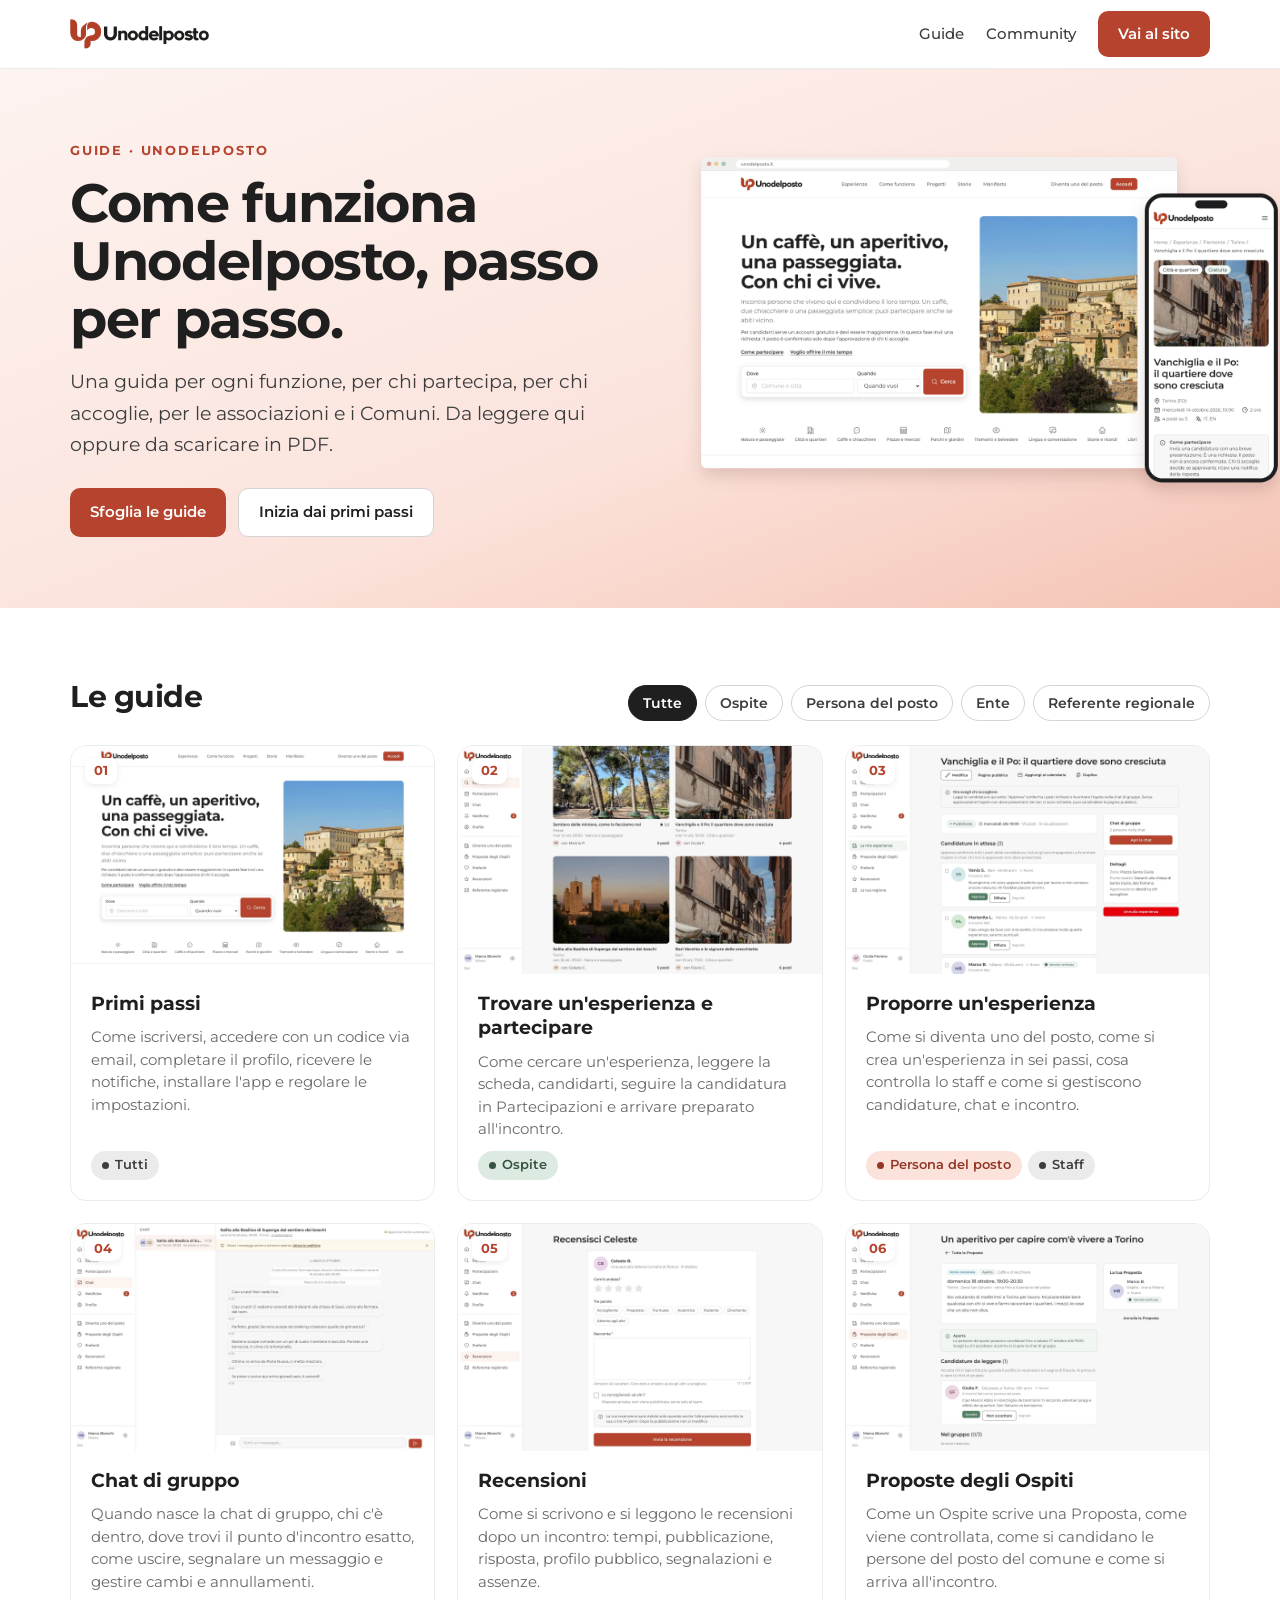
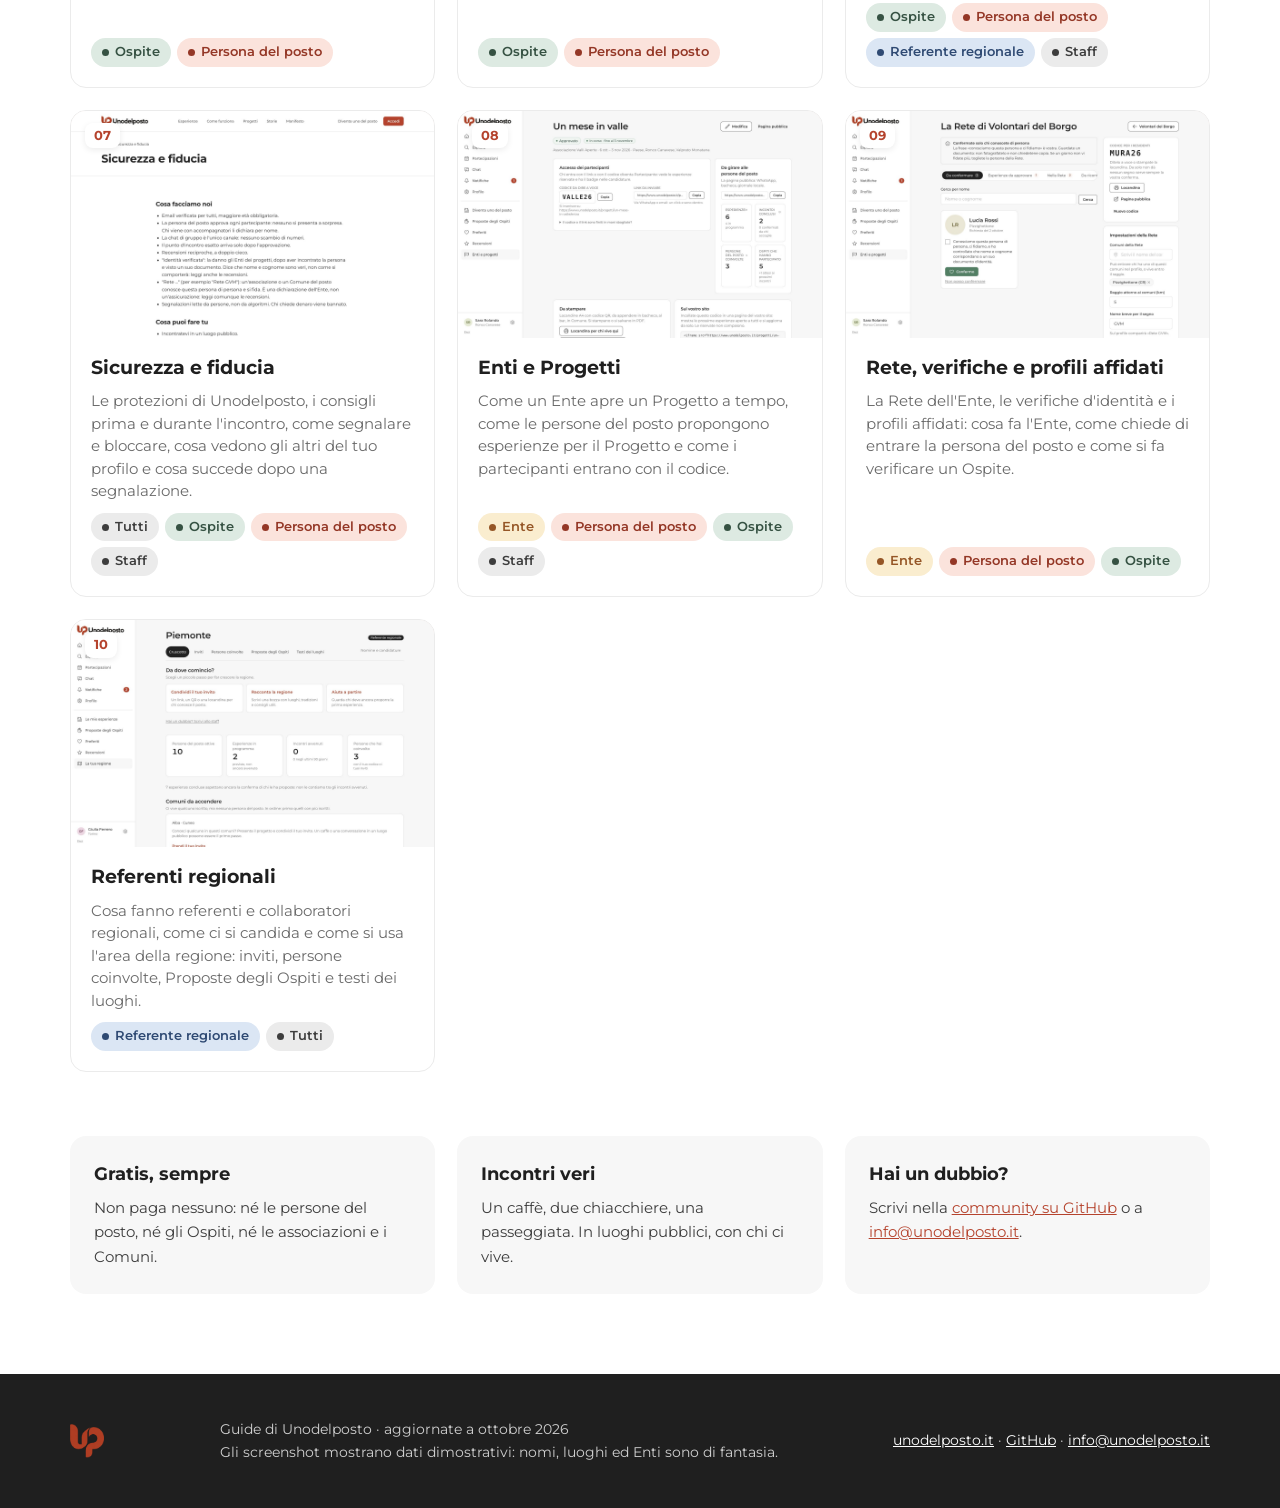
==== docs/index.html @ 0a88adce "Add comprehensive user guides and images for Unodelposto functionalities - Created a new README.md f" ====
<!doctype html>
<html lang="it">
<head>
<meta charset="utf-8">
<meta name="viewport" content="width=device-width, initial-scale=1">
<title>Guide di Unodelposto</title>
<meta name="description" content="Le guide di Unodelposto: come partecipare, proporre un incontro, gestire un Progetto o una Rete. Da leggere online o scaricare in PDF.">
<meta property="og:title" content="Guide di Unodelposto">
<meta property="og:description" content="Le guide di Unodelposto: come partecipare, proporre un incontro, gestire un Progetto o una Rete. Da leggere online o scaricare in PDF.">
<meta property="og:type" content="website">
<meta property="og:image" content="https://OWNER.github.io/unodelposto-community/img/hero.jpg">
<meta name="theme-color" content="#b5432d">
<link rel="icon" href="assets/mark.png">
<link rel="preconnect" href="https://fonts.googleapis.com"><link rel="preconnect" href="https://fonts.gstatic.com" crossorigin>
<link href="https://fonts.googleapis.com/css2?family=Montserrat:ital,wght@0,400;0,500;0,600;0,700;1,400&display=swap" rel="stylesheet">
<link rel="stylesheet" href="assets/site.css">
</head>
<body>
<a class="skip" href="#contenuto">Vai al contenuto</a>
<header class="site-head"><div class="wrap">
  <a class="logo" href="index.html" aria-label="Guide di Unodelposto"><img src="assets/logo.png" alt="Unodelposto" width="139" height="30"></a>
  <nav><a href="index.html#guide">Guide</a><a href="https://github.com/OWNER/unodelposto-community/discussions">Community</a><a class="btn" href="https://www.unodelposto.it">Vai al sito</a></nav>
</div></header>
<main id="contenuto">

<section class="hero"><div class="wrap">
  <div>
    <p class="eyebrow">Guide · Unodelposto</p>
    <h1>Come funziona Unodelposto, passo per passo.</h1>
    <p class="lead">Una guida per ogni funzione, per chi partecipa, per chi accoglie, per le associazioni e i Comuni. Da leggere qui oppure da scaricare in PDF.</p>
    <div class="actions"><a class="btn" href="#guide">Sfoglia le guide</a><a class="btn ghost" href="guide/01-primi-passi/index.html">Inizia dai primi passi</a></div>
  </div>
  <div class="shot"><img src="img/hero-sito.png" alt="Unodelposto su computer e telefono" width="1560" height="1020"></div>
</div></section>
<div class="wrap">
  <div class="section-title" id="guide">
    <h2>Le guide</h2>
    <div class="filters" role="group" aria-label="Filtra per ruolo">
      <button type="button" data-f="" aria-pressed="true">Tutte</button>
      <button type="button" data-f="ospite" aria-pressed="false">Ospite</button><button type="button" data-f="posto" aria-pressed="false">Persona del posto</button><button type="button" data-f="ente" aria-pressed="false">Ente</button><button type="button" data-f="referente" aria-pressed="false">Referente regionale</button>
    </div>
  </div>
  <div class="grid"><a class="gcard" href="guide/01-primi-passi/index.html" data-roles="ospite posto ente referente">
    <div class="thumb"><img src="guide/img/pub-home.jpg" alt=""><span class="num">01</span></div>
    <div class="body"><h3>Primi passi</h3><p>Come iscriversi, accedere con un codice via email, completare il profilo, ricevere le notifiche, installare l'app e regolare le impostazioni.</p><div class="roles"><span class="role tutti">Tutti</span></div></div>
  </a>
<a class="gcard" href="guide/02-trovare-e-partecipare/index.html" data-roles="ospite">
    <div class="thumb"><img src="guide/img/g-esplora-risultati.jpg" alt=""><span class="num">02</span></div>
    <div class="body"><h3>Trovare un'esperienza e partecipare</h3><p>Come cercare un'esperienza, leggere la scheda, candidarti, seguire la candidatura in Partecipazioni e arrivare preparato all'incontro.</p><div class="roles"><span class="role ospite">Ospite</span></div></div>
  </a>
<a class="gcard" href="guide/03-proporre-esperienze/index.html" data-roles="posto">
    <div class="thumb"><img src="guide/img/h-gestisci.jpg" alt=""><span class="num">03</span></div>
    <div class="body"><h3>Proporre un'esperienza</h3><p>Come si diventa uno del posto, come si crea un'esperienza in sei passi, cosa controlla lo staff e come si gestiscono candidature, chat e incontro.</p><div class="roles"><span class="role posto">Persona del posto</span><span class="role staff">Staff</span></div></div>
  </a>
<a class="gcard" href="guide/04-chat-di-gruppo/index.html" data-roles="ospite posto">
    <div class="thumb"><img src="guide/img/g-chat.jpg" alt=""><span class="num">04</span></div>
    <div class="body"><h3>Chat di gruppo</h3><p>Quando nasce la chat di gruppo, chi c'è dentro, dove trovi il punto d'incontro esatto, come uscire, segnalare un messaggio e gestire cambi e annullamenti.</p><div class="roles"><span class="role ospite">Ospite</span><span class="role posto">Persona del posto</span></div></div>
  </a>
<a class="gcard" href="guide/05-recensioni/index.html" data-roles="ospite posto">
    <div class="thumb"><img src="guide/img/g-recensione-scrivi.jpg" alt=""><span class="num">05</span></div>
    <div class="body"><h3>Recensioni</h3><p>Come si scrivono e si leggono le recensioni dopo un incontro: tempi, pubblicazione, risposta, profilo pubblico, segnalazioni e assenze.</p><div class="roles"><span class="role ospite">Ospite</span><span class="role posto">Persona del posto</span></div></div>
  </a>
<a class="gcard" href="guide/06-proposte-degli-ospiti/index.html" data-roles="ospite posto referente">
    <div class="thumb"><img src="guide/img/g-proposta.jpg" alt=""><span class="num">06</span></div>
    <div class="body"><h3>Proposte degli Ospiti</h3><p>Come un Ospite scrive una Proposta, come viene controllata, come si candidano le persone del posto del comune e come si arriva all'incontro.</p><div class="roles"><span class="role ospite">Ospite</span><span class="role posto">Persona del posto</span><span class="role referente">Referente regionale</span><span class="role staff">Staff</span></div></div>
  </a>
<a class="gcard" href="guide/07-sicurezza-e-fiducia/index.html" data-roles="ospite posto ente referente">
    <div class="thumb"><img src="guide/img/pub-sicurezza.jpg" alt=""><span class="num">07</span></div>
    <div class="body"><h3>Sicurezza e fiducia</h3><p>Le protezioni di Unodelposto, i consigli prima e durante l'incontro, come segnalare e bloccare, cosa vedono gli altri del tuo profilo e cosa succede dopo una segnalazione.</p><div class="roles"><span class="role tutti">Tutti</span><span class="role ospite">Ospite</span><span class="role posto">Persona del posto</span><span class="role staff">Staff</span></div></div>
  </a>
<a class="gcard" href="guide/08-enti-e-progetti/index.html" data-roles="ente posto ospite">
    <div class="thumb"><img src="guide/img/e-progetto.jpg" alt=""><span class="num">08</span></div>
    <div class="body"><h3>Enti e Progetti</h3><p>Come un Ente apre un Progetto a tempo, come le persone del posto propongono esperienze per il Progetto e come i partecipanti entrano con il codice.</p><div class="roles"><span class="role ente">Ente</span><span class="role posto">Persona del posto</span><span class="role ospite">Ospite</span><span class="role staff">Staff</span></div></div>
  </a>
<a class="gcard" href="guide/09-rete-verifiche-profili-affidati/index.html" data-roles="ente posto ospite">
    <div class="thumb"><img src="guide/img/e-rete.jpg" alt=""><span class="num">09</span></div>
    <div class="body"><h3>Rete, verifiche e profili affidati</h3><p>La Rete dell'Ente, le verifiche d'identità e i profili affidati: cosa fa l'Ente, come chiede di entrare la persona del posto e come si fa verificare un Ospite.</p><div class="roles"><span class="role ente">Ente</span><span class="role posto">Persona del posto</span><span class="role ospite">Ospite</span></div></div>
  </a>
<a class="gcard" href="guide/10-referenti-regionali/index.html" data-roles="ospite posto ente referente">
    <div class="thumb"><img src="guide/img/r-regione.jpg" alt=""><span class="num">10</span></div>
    <div class="body"><h3>Referenti regionali</h3><p>Cosa fanno referenti e collaboratori regionali, come ci si candida e come si usa l'area della regione: inviti, persone coinvolte, Proposte degli Ospiti e testi dei luoghi.</p><div class="roles"><span class="role referente">Referente regionale</span><span class="role tutti">Tutti</span></div></div>
  </a></div>
  <div class="how">
    <div><h3>Gratis, sempre</h3><p>Non paga nessuno: né le persone del posto, né gli Ospiti, né le associazioni e i Comuni.</p></div>
    <div><h3>Incontri veri</h3><p>Un caffè, due chiacchiere, una passeggiata. In luoghi pubblici, con chi ci vive.</p></div>
    <div><h3>Hai un dubbio?</h3><p>Scrivi nella <a href="https://github.com/OWNER/unodelposto-community/discussions">community su GitHub</a> o a <a href="mailto:info@unodelposto.it">info@unodelposto.it</a>.</p></div>
  </div>
</div>
<script>
(() => {
  const btns = document.querySelectorAll('.filters button'), cards = document.querySelectorAll('.gcard');
  btns.forEach(b => b.addEventListener('click', () => {
    btns.forEach(x => x.setAttribute('aria-pressed', x === b));
    cards.forEach(c => { c.hidden = !!b.dataset.f && !c.dataset.roles.split(' ').includes(b.dataset.f); });
  }));
})();
</script>
</main>
<footer class="site-foot"><div class="wrap">
  <img src="assets/mark.png" alt="" width="34" height="34">
  <div>Guide di Unodelposto · aggiornate a ottobre 2026<br>Gli screenshot mostrano dati dimostrativi: nomi, luoghi ed Enti sono di fantasia.</div>
  <div><a href="https://www.unodelposto.it">unodelposto.it</a> · <a href="https://github.com/OWNER/unodelposto-community">GitHub</a> · <a href="mailto:info@unodelposto.it">info@unodelposto.it</a></div>
</div></footer>
</body>
</html>
---- docs/assets/site.css ----
/* Minisito delle guide di Unodelposto (GitHub Pages). */
:root {
  --terra-50: #fdf3f0; --terra-100: #fbe3dc; --terra-200: #f5c3b4; --terra-500: #d0533a; --terra-600: #b5432d; --terra-700: #943726;
  --sage-50: #f1f6f3; --sage-100: #ddeae2; --sage-500: #537f65; --sage-700: #365243;
  --ochre-50: #fdf8ec; --ochre-100: #faedcf; --ochre-500: #d48a37; --ochre-700: #955626;
  --blue-50: #eef3fa; --blue-100: #dbe6f4; --blue-600: #3b5b8c; --blue-700: #2f4a73;
  --night-50: #f7f7f7; --night-100: #ebebeb; --night-200: #d4d4d4; --night-400: #8a8a8a; --night-500: #6a6a6a; --night-700: #3d3d3d;
  --ink: #1f1f1f; --paper: #fffdfb; --bg: #fff;
  --wrap: 1180px;
}
* { box-sizing: border-box; }
html { scroll-behavior: smooth; scroll-padding-top: 88px; -webkit-text-size-adjust: 100%; }
body { margin: 0; font-family: 'Montserrat', system-ui, sans-serif; color: var(--ink); background: var(--bg); font-size: 17px; line-height: 1.65; }
img { max-width: 100%; height: auto; display: block; }
a { color: var(--terra-600); }
a:hover { color: var(--terra-700); }
.wrap { max-width: var(--wrap); margin: 0 auto; padding: 0 20px; }
.skip { position: absolute; left: -999px; } .skip:focus { left: 16px; top: 12px; z-index: 50; background: #fff; padding: 8px 12px; }

/* ---------- Testata e piede ---------- */
.site-head { position: sticky; top: 0; z-index: 20; background: rgba(255,255,255,.92); backdrop-filter: saturate(1.4) blur(10px); border-bottom: 1px solid var(--night-100); }
.site-head .wrap { display: flex; align-items: center; gap: 20px; height: 68px; }
.site-head .logo img { height: 30px; width: auto; }
.site-head nav { margin-left: auto; display: flex; gap: 22px; align-items: center; font-size: 15px; font-weight: 500; }
.site-head nav a { color: var(--night-700); text-decoration: none; }
.site-head nav a:hover { color: var(--terra-600); }
.site-head nav .btn { color: #fff; }
.btn { display: inline-flex; align-items: center; gap: 8px; padding: 11px 20px; border-radius: 10px; background: var(--terra-600); color: #fff; font-weight: 600; font-size: 15px; text-decoration: none; border: 0; cursor: pointer; }
.btn:hover { background: var(--terra-700); color: #fff; }
.btn.ghost { background: #fff; color: var(--ink); border: 1px solid var(--night-200); }
.btn.ghost:hover { border-color: var(--ink); color: var(--ink); }
.btn svg { width: 18px; height: 18px; }
.site-foot { margin-top: 80px; background: var(--ink); color: #cfcfcf; padding: 44px 0; font-size: 14px; }
.site-foot .wrap { display: flex; flex-wrap: wrap; gap: 24px; justify-content: space-between; align-items: center; }
.site-foot a { color: #fff; }
.site-foot img { height: 34px; }

/* ---------- Home ---------- */
.hero { background: linear-gradient(160deg, var(--terra-50) 0%, var(--terra-100) 60%, var(--terra-200) 100%); overflow: hidden; }
.hero .wrap { display: grid; grid-template-columns: 1.05fr 1fr; gap: 48px; align-items: center; padding-top: 64px; padding-bottom: 64px; }
.eyebrow { font-size: 13px; font-weight: 700; letter-spacing: .14em; text-transform: uppercase; color: var(--terra-600); margin: 0 0 14px; }
.hero h1 { font-size: clamp(34px, 5vw, 54px); line-height: 1.07; letter-spacing: -.025em; margin: 0 0 18px; }
.hero p.lead { font-size: 19px; color: var(--night-700); margin: 0 0 28px; max-width: 34em; }
.hero .actions { display: flex; gap: 12px; flex-wrap: wrap; }
.hero .shot img { width: 118%; max-width: none; margin-right: -18%; }
.hero { overflow: hidden; }
.section-title { display: flex; flex-wrap: wrap; align-items: end; justify-content: space-between; gap: 16px; margin: 64px 0 24px; }
.section-title h2 { font-size: 30px; margin: 0; letter-spacing: -.015em; }
.filters { display: flex; flex-wrap: wrap; gap: 8px; }
.filters button { font: 600 14px Montserrat, sans-serif; padding: 8px 14px; border-radius: 99px; border: 1px solid var(--night-200); background: #fff; color: var(--night-700); cursor: pointer; }
.filters button[aria-pressed=true] { background: var(--ink); border-color: var(--ink); color: #fff; }
.grid { display: grid; grid-template-columns: repeat(3, 1fr); gap: 22px; }
.gcard { display: flex; flex-direction: column; border: 1px solid var(--night-100); border-radius: 16px; overflow: hidden; background: #fff; text-decoration: none; color: inherit; transition: transform .15s, box-shadow .15s; }
.gcard:hover { transform: translateY(-3px); box-shadow: 0 14px 30px rgba(0,0,0,.08); color: inherit; }
.gcard .thumb { aspect-ratio: 16 / 10; background: var(--terra-50); overflow: hidden; position: relative; }
.gcard .thumb img { width: 100%; height: 100%; object-fit: cover; object-position: top left; }
.gcard .num { position: absolute; left: 14px; top: 12px; background: #fff; border-radius: 8px; padding: 2px 9px; font-weight: 700; font-size: 13px; color: var(--terra-600); box-shadow: 0 2px 6px rgba(0,0,0,.08); }
.gcard .body { padding: 18px 20px 20px; display: flex; flex-direction: column; gap: 10px; flex: 1; }
.gcard h3 { margin: 0; font-size: 19px; line-height: 1.3; }
.gcard p { margin: 0; font-size: 15px; color: var(--night-500); line-height: 1.5; flex: 1; }
.gcard .roles { display: flex; flex-wrap: wrap; gap: 6px; }
.gcard[hidden] { display: none; }
.how { display: grid; grid-template-columns: repeat(3, 1fr); gap: 22px; margin-top: 64px; }
.how div { background: var(--night-50); border-radius: 16px; padding: 24px; }
.how h3 { margin: 0 0 6px; font-size: 18px; }
.how p { margin: 0; color: var(--night-700); font-size: 15px; }

/* ---------- Badge ruoli ---------- */
.role { display: inline-flex; align-items: center; gap: 6px; padding: 4px 11px; border-radius: 99px; font-size: 12.5px; font-weight: 600; background: var(--night-100); color: var(--night-700); white-space: nowrap; }
.role::before { content: ''; width: 7px; height: 7px; border-radius: 50%; background: currentColor; }
.role.ospite { background: var(--sage-100); color: var(--sage-700); }
.role.posto { background: var(--terra-100); color: var(--terra-700); }
.role.ente { background: var(--ochre-100); color: var(--ochre-700); }
.role.referente { background: var(--blue-100); color: var(--blue-700); }

/* ---------- Pagina guida ---------- */
.ghero { background: var(--terra-50); border-bottom: 1px solid var(--terra-100); }
.ghero .wrap { padding-top: 44px; padding-bottom: 44px; display: grid; grid-template-columns: 1fr 300px; gap: 40px; align-items: center; }
.crumbs { font-size: 14px; color: var(--night-500); margin-bottom: 16px; }
.crumbs a { color: var(--night-500); }
.ghero .num { font-size: 56px; font-weight: 700; line-height: 1; color: var(--terra-200); letter-spacing: -.03em; }
.ghero h1 { font-size: clamp(30px, 4.4vw, 46px); line-height: 1.1; letter-spacing: -.02em; margin: 8px 0 12px; }
.ghero .sub { font-size: 19px; color: var(--night-700); margin: 0 0 18px; }
.ghero .roles { display: flex; gap: 8px; flex-wrap: wrap; margin-bottom: 22px; }
.ghero .cover { border-radius: 12px; overflow: hidden; box-shadow: 0 18px 40px rgba(70,25,15,.18); transform: rotate(2deg); }
.layout { display: grid; grid-template-columns: 240px minmax(0, 1fr); gap: 56px; padding-top: 44px; }
.toc { position: sticky; top: 92px; align-self: start; max-height: calc(100vh - 110px); overflow: auto; font-size: 14px; }
.toc p { font-size: 12px; font-weight: 700; letter-spacing: .14em; text-transform: uppercase; color: var(--night-500); margin: 0 0 10px; }
.toc ol { list-style: none; margin: 0; padding: 0; }
.toc li { margin: 0; }
.toc a { display: block; padding: 5px 10px; border-left: 2px solid var(--night-100); color: var(--night-700); text-decoration: none; line-height: 1.4; }
.toc a.sub { padding-left: 22px; font-size: 13px; color: var(--night-500); }
.toc a:hover, .toc a.on { border-left-color: var(--terra-500); color: var(--terra-700); }
.toc .dl { margin-top: 18px; }
article { max-width: 780px; min-width: 0; }
article h2 { font-size: 28px; line-height: 1.2; letter-spacing: -.015em; margin: 0 0 10px; }
article h3 { font-size: 21px; margin: 40px 0 10px; line-height: 1.3; }
article h3::before { content: ''; display: inline-block; width: 12px; height: 12px; border-radius: 3px; background: var(--terra-500); margin-right: 10px; }
article h4 { font-size: 17px; margin: 0 0 6px; }
article p { margin: 0 0 14px; }
article ul { padding-left: 22px; margin: 0 0 16px; }
article li { margin-bottom: 6px; }
.pagebreak { display: none; }
.intro > p:first-of-type { font-size: 20px; line-height: 1.6; color: var(--night-700); }
.cards { display: grid; grid-template-columns: 1fr 1fr; gap: 14px; margin: 24px 0 8px; }
.card { border: 1px solid var(--night-100); border-top: 4px solid var(--terra-500); border-radius: 12px; padding: 16px 18px; background: var(--paper); }
.card:nth-child(4n+2) { border-top-color: var(--sage-500); } .card:nth-child(4n+3) { border-top-color: var(--ochre-500); } .card:nth-child(4n+4) { border-top-color: var(--blue-600); }
.card p { margin: 0; font-size: 15px; color: var(--night-700); line-height: 1.5; }
.role-head { position: relative; margin: 56px 0 24px; padding: 24px 24px 22px 30px; border-radius: 14px; background: var(--night-50); overflow: hidden; }
.role-head::before { content: ''; position: absolute; left: 0; top: 0; bottom: 0; width: 6px; background: var(--night-400); }
.role-head h2 { margin: 10px 0 4px; }
.role-head p { margin: 0; color: var(--night-700); }
.role-head[data-role=ospite] { background: var(--sage-50); } .role-head[data-role=ospite]::before { background: var(--sage-500); }
.role-head[data-role=posto] { background: var(--terra-50); } .role-head[data-role=posto]::before { background: var(--terra-500); }
.role-head[data-role=ente] { background: var(--ochre-50); } .role-head[data-role=ente]::before { background: var(--ochre-500); }
.role-head[data-role=referente] { background: var(--blue-50); } .role-head[data-role=referente]::before { background: var(--blue-600); }
ol.steps { list-style: none; counter-reset: s; padding: 0; margin: 14px 0 22px; }
ol.steps > li { counter-increment: s; position: relative; padding-left: 46px; margin-bottom: 14px; min-height: 30px; }
ol.steps > li::before { content: counter(s); position: absolute; left: 0; top: 0; width: 30px; height: 30px; border-radius: 50%; background: var(--terra-600); color: #fff; font-weight: 700; font-size: 14px; display: flex; align-items: center; justify-content: center; }
ol.steps > li:not(:last-child)::after { content: ''; position: absolute; left: 14.5px; top: 32px; bottom: -14px; width: 1px; background: var(--terra-200); }
figure.shot { margin: 24px 0 28px; }
.browser { border-radius: 12px; overflow: hidden; border: 1px solid var(--night-200); background: #fff; }
.bar { height: 30px; background: #f1efed; border-bottom: 1px solid var(--night-100); display: flex; align-items: center; gap: 6px; padding: 0 12px; }
.bar i { width: 9px; height: 9px; border-radius: 50%; background: #e2a196; } .bar i:nth-child(2) { background: #e9cf93; } .bar i:nth-child(3) { background: #a9c8b2; }
.bar b { flex: 1; max-width: 460px; margin-left: 14px; height: 18px; border-radius: 99px; background: #fff; font-weight: 500; font-size: 11px; color: var(--night-500); display: flex; align-items: center; padding-left: 10px; overflow: hidden; white-space: nowrap; }
figure.shot img { width: 100%; height: auto; }
figure.shot.full img { max-height: 900px; object-fit: cover; object-position: top; }
figcaption { margin-top: 10px; font-size: 14px; color: var(--night-500); padding-left: 12px; border-left: 3px solid var(--terra-200); line-height: 1.5; }
figure.shot.phone { max-width: 290px; margin-left: auto; margin-right: auto; }
.device { border: 9px solid #1d1d1f; border-radius: 40px; overflow: hidden; position: relative; background: #fff; padding-top: 24px; }
.device::before { content: ''; position: absolute; top: 6px; left: 50%; transform: translateX(-50%); width: 70px; height: 17px; border-radius: 99px; background: #1d1d1f; }
.device img { max-height: 560px; object-fit: cover; object-position: top; }
.pair { display: grid; grid-template-columns: 1fr 250px; gap: 28px; align-items: start; margin: 24px 0; }
.pair figure.shot { margin: 0; } .pair figure.shot.phone { max-width: none; }
aside { position: relative; margin: 20px 0 24px; padding: 15px 18px 15px 54px; border-radius: 12px; font-size: 16px; line-height: 1.55; }
aside::before { position: absolute; left: 16px; top: 15px; width: 24px; height: 24px; border-radius: 50%; display: flex; align-items: center; justify-content: center; font-weight: 700; font-size: 14px; color: #fff; }
aside.tip { background: var(--sage-50); border: 1px solid var(--sage-100); } aside.tip::before { content: '✓'; background: var(--sage-500); }
aside.warn { background: var(--terra-50); border: 1px solid var(--terra-100); } aside.warn::before { content: '!'; background: var(--terra-600); }
aside.note { background: var(--ochre-50); border: 1px solid var(--ochre-100); } aside.note::before { content: 'i'; background: var(--ochre-500); font-style: italic; font-family: Georgia, serif; }
.table-wrap { overflow-x: auto; margin: 16px 0 24px; border: 1px solid var(--night-200); border-radius: 12px; }
table.table { width: 100%; border-collapse: collapse; font-size: 15px; }
table.table th { text-align: left; background: var(--night-50); font-size: 12.5px; text-transform: uppercase; letter-spacing: .06em; color: var(--night-700); padding: 11px 14px; }
table.table td { padding: 11px 14px; border-top: 1px solid var(--night-100); vertical-align: top; }
table.table td:first-child { font-weight: 600; }
.pill { display: inline-block; padding: 1px 10px; border-radius: 99px; background: var(--night-100); font-size: 13.5px; font-weight: 600; color: var(--night-700); white-space: nowrap; }
.faq-section { margin-top: 56px; padding-top: 28px; border-top: 1px solid var(--night-200); }
.faq { border-bottom: 1px dashed var(--night-200); }
.faq summary { cursor: pointer; list-style: none; padding: 16px 30px 16px 0; font-weight: 700; color: var(--terra-700); position: relative; }
.faq summary::-webkit-details-marker { display: none; }
.faq summary::after { content: '+'; position: absolute; right: 4px; top: 12px; font-size: 22px; font-weight: 500; color: var(--night-500); }
.faq[open] summary::after { content: '–'; }
.faq p { margin: 0 0 16px; }
.pager { display: grid; grid-template-columns: 1fr 1fr; gap: 16px; margin-top: 56px; }
.pager a { border: 1px solid var(--night-200); border-radius: 12px; padding: 16px 18px; text-decoration: none; color: var(--ink); }
.pager a:hover { border-color: var(--terra-500); }
.pager small { display: block; color: var(--night-500); font-size: 13px; }
.pager .next { text-align: right; grid-column: 2; }
.dlbox { margin-top: 48px; padding: 24px; border-radius: 16px; background: var(--ink); color: #ddd; display: flex; flex-wrap: wrap; gap: 16px; align-items: center; justify-content: space-between; }
.dlbox h4 { color: #fff; margin: 0 0 4px; font-size: 18px; }
.dlbox p { margin: 0; font-size: 15px; }

/* ---------- Telefono ---------- */
@media (max-width: 960px) {
  .hero .wrap, .ghero .wrap { grid-template-columns: 1fr; }
  .ghero .cover { display: none; }
  .hero .shot img { width: 108%; margin-right: -8%; }
  .grid { grid-template-columns: 1fr 1fr; }
  .layout { grid-template-columns: 1fr; gap: 0; }
  .toc { position: static; max-height: none; margin-bottom: 28px; padding: 16px; background: var(--night-50); border-radius: 12px; }
  .toc a.sub { display: none; }
}
@media (max-width: 640px) {
  body { font-size: 16px; }
  .wrap { padding: 0 16px; }
  .site-head nav a:not(.btn) { display: none; }
  .hero .wrap { padding-top: 40px; padding-bottom: 40px; }
  .grid, .how, .cards { grid-template-columns: 1fr; }
  .pair { grid-template-columns: 1fr; }
  .pair figure.shot.phone { max-width: 260px; margin: 0 auto; }
  .pager { grid-template-columns: 1fr; } .pager .next { grid-column: 1; }
  .bar b { display: none; }
}
@media print { .site-head, .toc, .site-foot, .pager { display: none; } .layout { display: block; } }
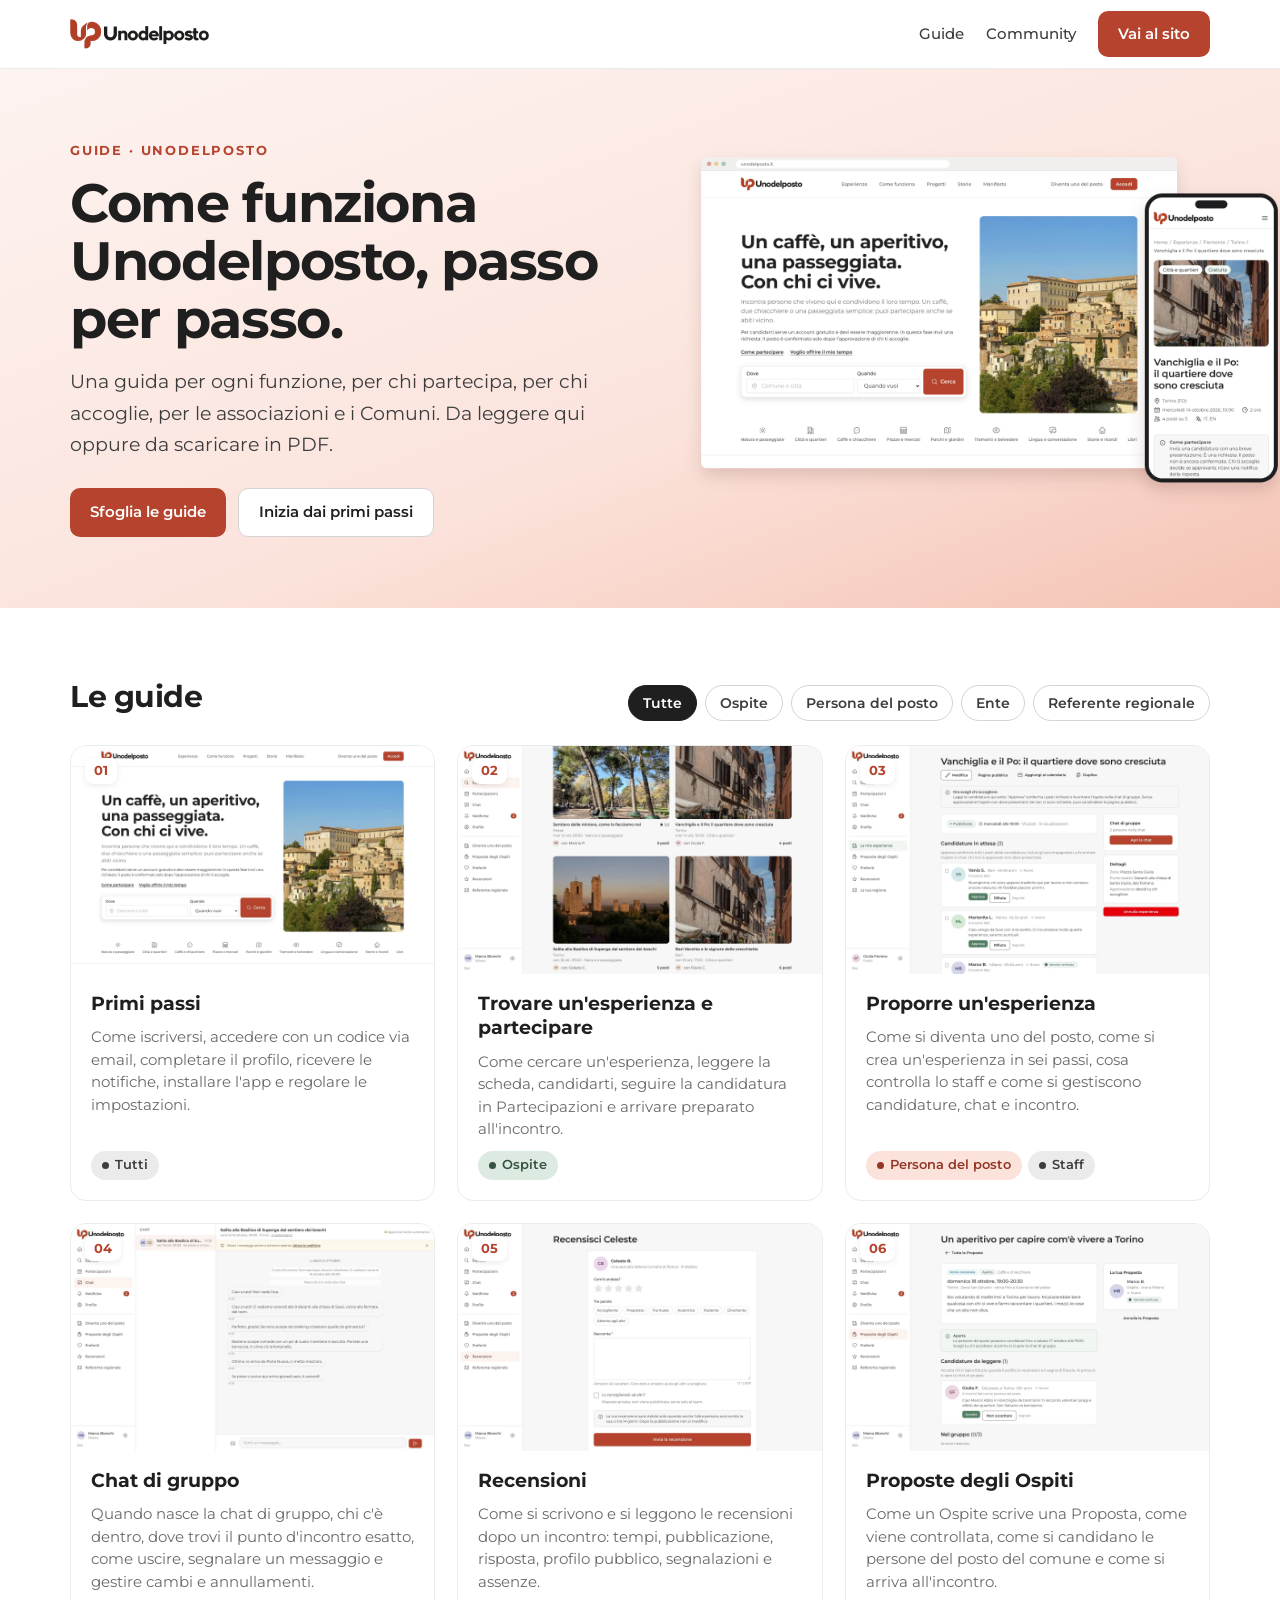
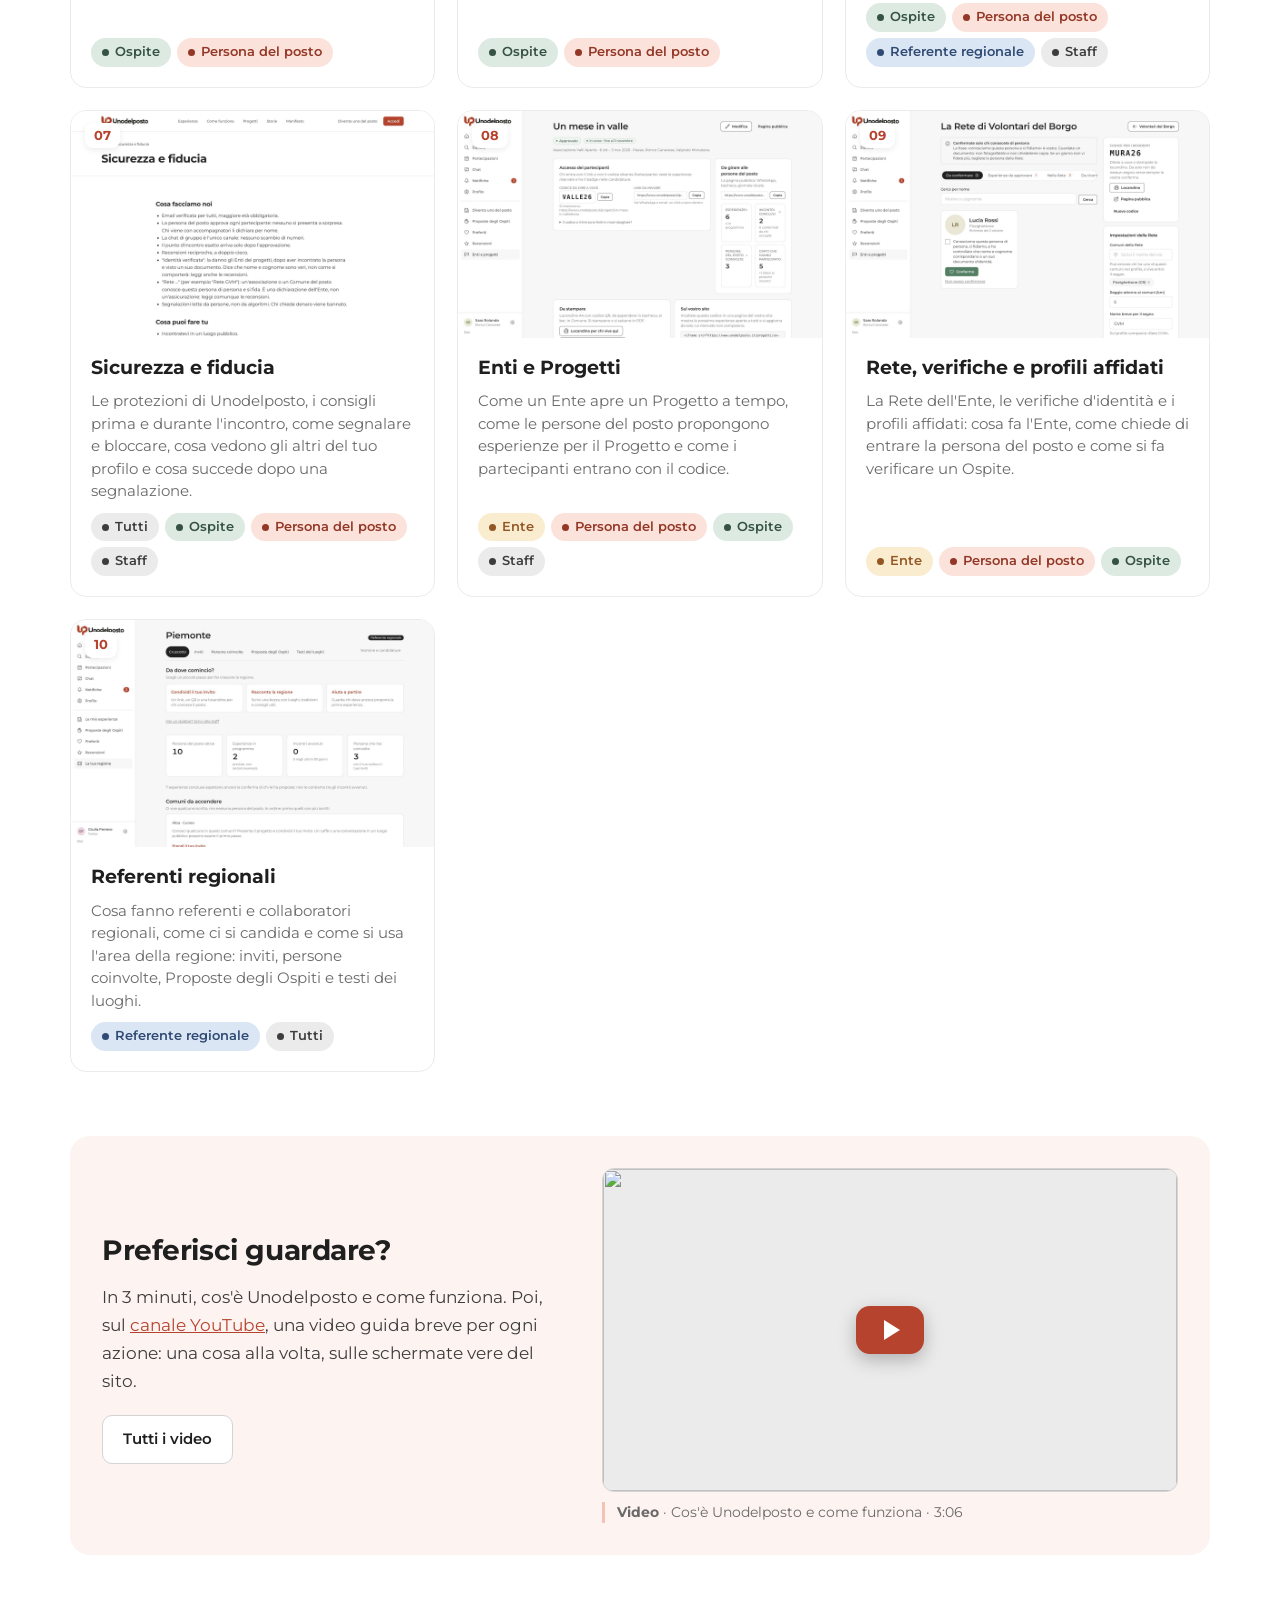
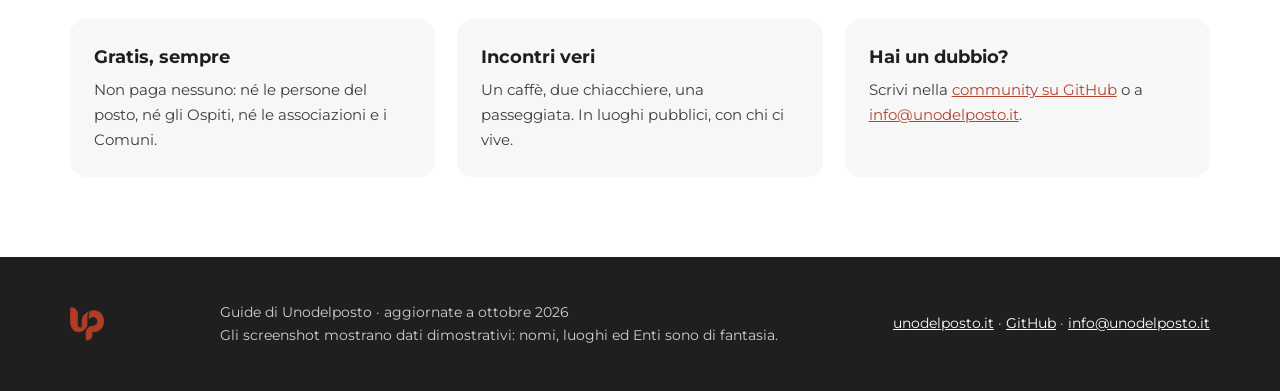
==== commit 5205719b: "Pubblica i primi video guide su YouTube: link nell'indice video ed embed nella guida online Presenta" ====
--- a/docs/index.html
+++ b/docs/index.html
@@ -8,7 +8,7 @@
 <meta property="og:title" content="Guide di Unodelposto">
 <meta property="og:description" content="Le guide di Unodelposto: come partecipare, proporre un incontro, gestire un Progetto o una Rete. Da leggere online o scaricare in PDF.">
 <meta property="og:type" content="website">
-<meta property="og:image" content="https://OWNER.github.io/unodelposto-community/img/hero.jpg">
+<meta property="og:image" content="https://ludovicopiccolo.github.io/unodelposto-community/img/hero.jpg">
 <meta name="theme-color" content="#b5432d">
 <link rel="icon" href="assets/mark.png">
 <link rel="preconnect" href="https://fonts.googleapis.com"><link rel="preconnect" href="https://fonts.gstatic.com" crossorigin>
@@ -19,7 +19,7 @@
 <a class="skip" href="#contenuto">Vai al contenuto</a>
 <header class="site-head"><div class="wrap">
   <a class="logo" href="index.html" aria-label="Guide di Unodelposto"><img src="assets/logo.png" alt="Unodelposto" width="139" height="30"></a>
-  <nav><a href="index.html#guide">Guide</a><a href="https://github.com/OWNER/unodelposto-community/discussions">Community</a><a class="btn" href="https://www.unodelposto.it">Vai al sito</a></nav>
+  <nav><a href="index.html#guide">Guide</a><a href="https://github.com/ludovicopiccolo/unodelposto-community/discussions">Community</a><a class="btn" href="https://www.unodelposto.it">Vai al sito</a></nav>
 </div></header>
 <main id="contenuto">
 
@@ -80,10 +80,15 @@
     <div class="thumb"><img src="guide/img/r-regione.jpg" alt=""><span class="num">10</span></div>
     <div class="body"><h3>Referenti regionali</h3><p>Cosa fanno referenti e collaboratori regionali, come ci si candida e come si usa l'area della regione: inviti, persone coinvolte, Proposte degli Ospiti e testi dei luoghi.</p><div class="roles"><span class="role referente">Referente regionale</span><span class="role tutti">Tutti</span></div></div>
   </a></div>
+  <div class="watch">
+    <div><h2>Preferisci guardare?</h2><p>In 3 minuti, cos'è Unodelposto e come funziona. Poi, sul <a href="https://www.youtube.com/@unodelposto">canale YouTube</a>, una video guida breve per ogni azione: una cosa alla volta, sulle schermate vere del sito.</p>
+    <a class="btn ghost" href="https://www.youtube.com/@unodelposto">Tutti i video</a></div>
+    <figure class="yt"><a href="https://www.youtube.com/watch?v=Nz-j3grIf3o" data-yt="Nz-j3grIf3o" aria-label="Guarda il video: Cos'è Unodelposto e come funziona"><img src="guide/video/presentazione.jpg" alt="" loading="lazy" decoding="async"><span class="play" aria-hidden="true"></span></a><figcaption><strong>Video</strong> · Cos'è Unodelposto e come funziona · 3:06</figcaption></figure>
+  </div>
   <div class="how">
     <div><h3>Gratis, sempre</h3><p>Non paga nessuno: né le persone del posto, né gli Ospiti, né le associazioni e i Comuni.</p></div>
     <div><h3>Incontri veri</h3><p>Un caffè, due chiacchiere, una passeggiata. In luoghi pubblici, con chi ci vive.</p></div>
-    <div><h3>Hai un dubbio?</h3><p>Scrivi nella <a href="https://github.com/OWNER/unodelposto-community/discussions">community su GitHub</a> o a <a href="mailto:info@unodelposto.it">info@unodelposto.it</a>.</p></div>
+    <div><h3>Hai un dubbio?</h3><p>Scrivi nella <a href="https://github.com/ludovicopiccolo/unodelposto-community/discussions">community su GitHub</a> o a <a href="mailto:info@unodelposto.it">info@unodelposto.it</a>.</p></div>
   </div>
 </div>
 <script>
@@ -94,12 +99,21 @@
     cards.forEach(c => { c.hidden = !!b.dataset.f && !c.dataset.roles.split(' ').includes(b.dataset.f); });
   }));
 })();
+</script><script>
+// Video: al clic l'anteprima diventa il player di YouTube
+document.querySelectorAll('a[data-yt]').forEach(a => a.addEventListener('click', e => {
+  e.preventDefault();
+  const f = document.createElement('iframe');
+  f.src = 'https://www.youtube-nocookie.com/embed/' + a.dataset.yt + '?autoplay=1&rel=0';
+  f.title = a.getAttribute('aria-label'); f.allow = 'autoplay; encrypted-media; picture-in-picture; fullscreen'; f.allowFullscreen = true;
+  a.replaceWith(f);
+}));
 </script>
 </main>
 <footer class="site-foot"><div class="wrap">
   <img src="assets/mark.png" alt="" width="34" height="34">
   <div>Guide di Unodelposto · aggiornate a ottobre 2026<br>Gli screenshot mostrano dati dimostrativi: nomi, luoghi ed Enti sono di fantasia.</div>
-  <div><a href="https://www.unodelposto.it">unodelposto.it</a> · <a href="https://github.com/OWNER/unodelposto-community">GitHub</a> · <a href="mailto:info@unodelposto.it">info@unodelposto.it</a></div>
+  <div><a href="https://www.unodelposto.it">unodelposto.it</a> · <a href="https://github.com/ludovicopiccolo/unodelposto-community">GitHub</a> · <a href="mailto:info@unodelposto.it">info@unodelposto.it</a></div>
 </div></footer>
 </body>
 </html>
--- a/docs/assets/site.css
+++ b/docs/assets/site.css
@@ -160,6 +160,19 @@
 .dlbox p { margin: 0; font-size: 15px; }
 
 /* ---------- Telefono ---------- */
+figure.yt { margin: 18px 0 28px; }
+.yt a, .yt iframe { position: relative; display: block; width: 100%; aspect-ratio: 16 / 9; border: 1px solid var(--night-200); border-radius: 12px; overflow: hidden; background: var(--night-100); }
+.yt img { width: 100%; height: 100%; object-fit: cover; transition: transform .3s; }
+.yt a:hover img { transform: scale(1.02); }
+.yt .play { position: absolute; left: 50%; top: 50%; width: 68px; height: 48px; margin: -24px 0 0 -34px; border-radius: 14px; background: var(--terra-600); box-shadow: 0 6px 18px rgba(0,0,0,.25); transition: background .2s; }
+.yt .play::after { content: ''; position: absolute; left: 28px; top: 14px; border-style: solid; border-width: 10px 0 10px 16px; border-color: transparent transparent transparent #fff; }
+.yt a:hover .play, .yt a:focus-visible .play { background: var(--terra-700); }
+.yt-grid { display: grid; grid-template-columns: repeat(2, 1fr); gap: 4px 20px; margin: 18px 0 28px; }
+.yt-grid figure.yt { margin: 0 0 14px; }
+.watch { display: grid; grid-template-columns: 1fr 1.25fr; gap: 40px; align-items: center; margin-top: 64px; padding: 32px; border-radius: 20px; background: var(--terra-50); }
+.watch h2 { font-size: 28px; margin: 0 0 10px; letter-spacing: -.015em; }
+.watch p { margin: 0 0 20px; color: var(--night-700); }
+.watch figure.yt { margin: 0; }
 @media (max-width: 960px) {
   .hero .wrap, .ghero .wrap { grid-template-columns: 1fr; }
   .ghero .cover { display: none; }
@@ -174,7 +187,8 @@
   .wrap { padding: 0 16px; }
   .site-head nav a:not(.btn) { display: none; }
   .hero .wrap { padding-top: 40px; padding-bottom: 40px; }
-  .grid, .how, .cards { grid-template-columns: 1fr; }
+  .grid, .how, .cards, .yt-grid, .watch { grid-template-columns: 1fr; }
+  .watch { padding: 22px 18px; gap: 22px; }
   .pair { grid-template-columns: 1fr; }
   .pair figure.shot.phone { max-width: 260px; margin: 0 auto; }
   .pager { grid-template-columns: 1fr; } .pager .next { grid-column: 1; }
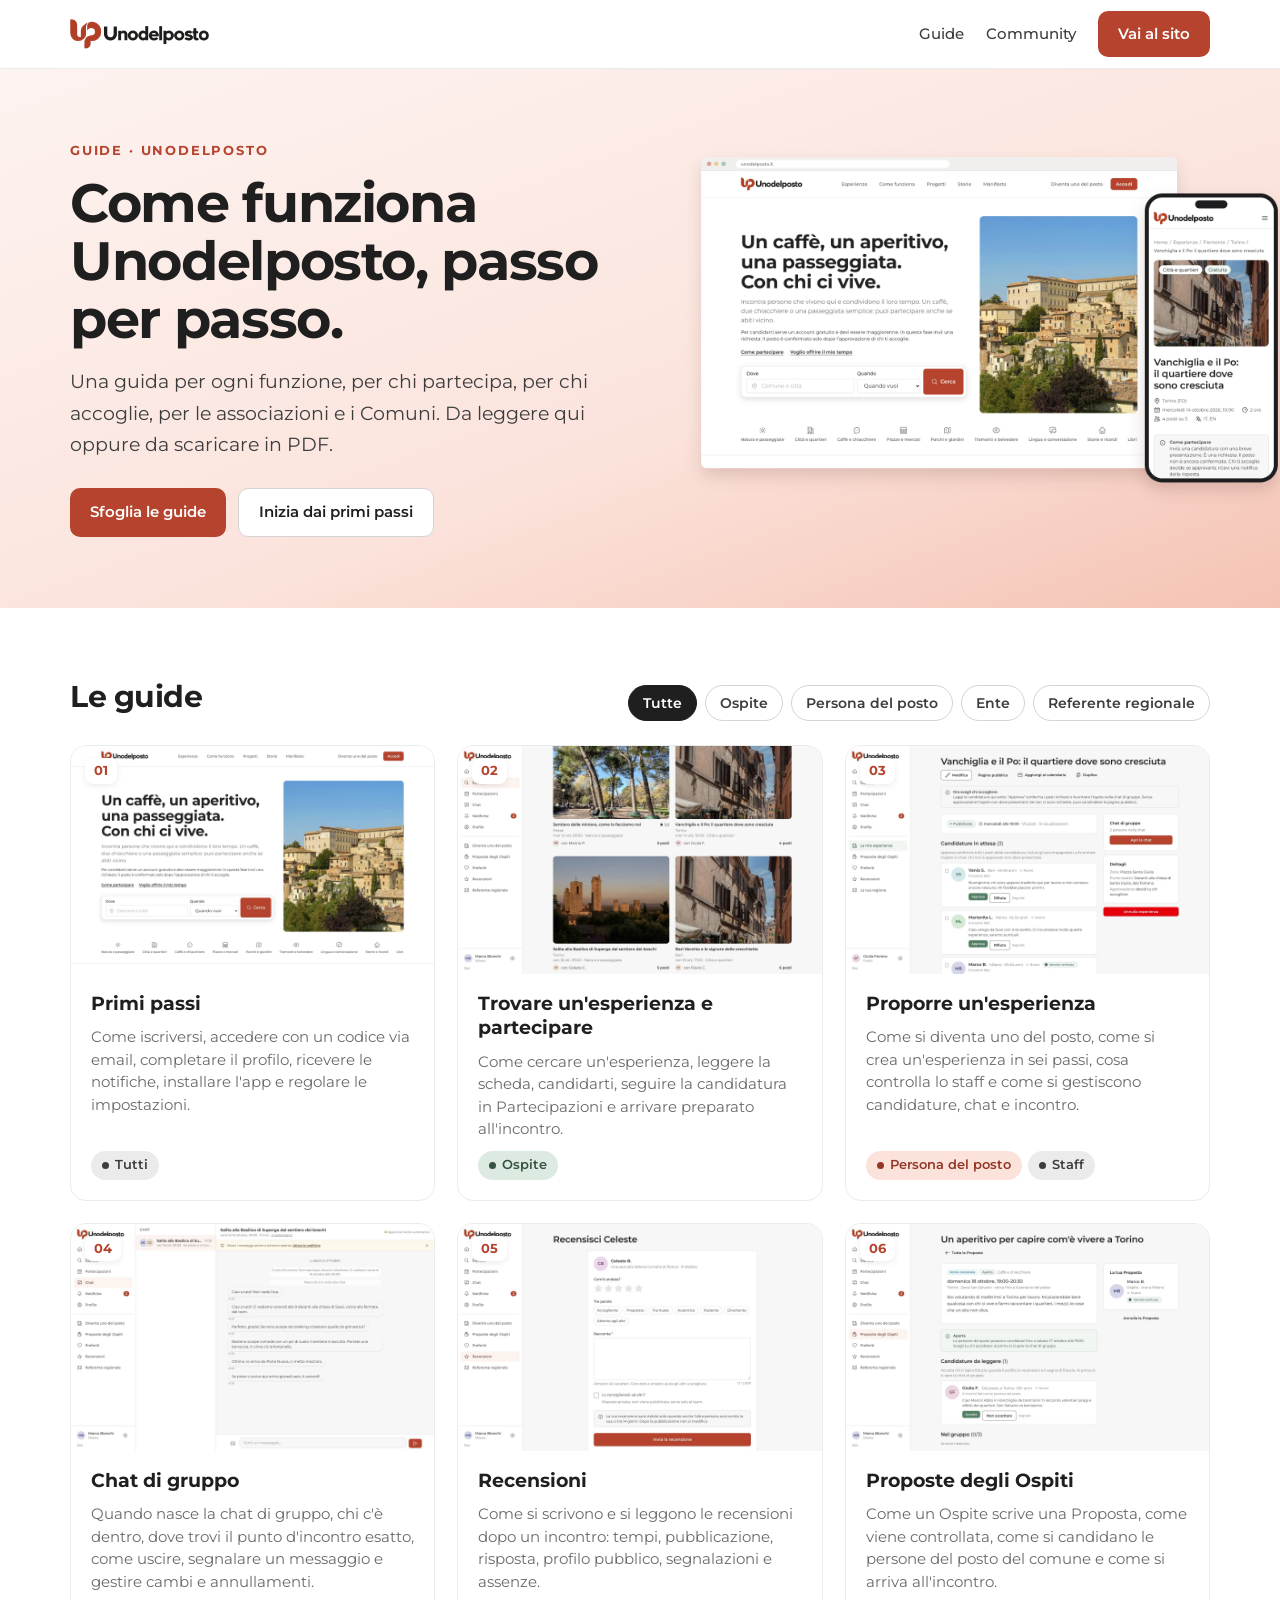
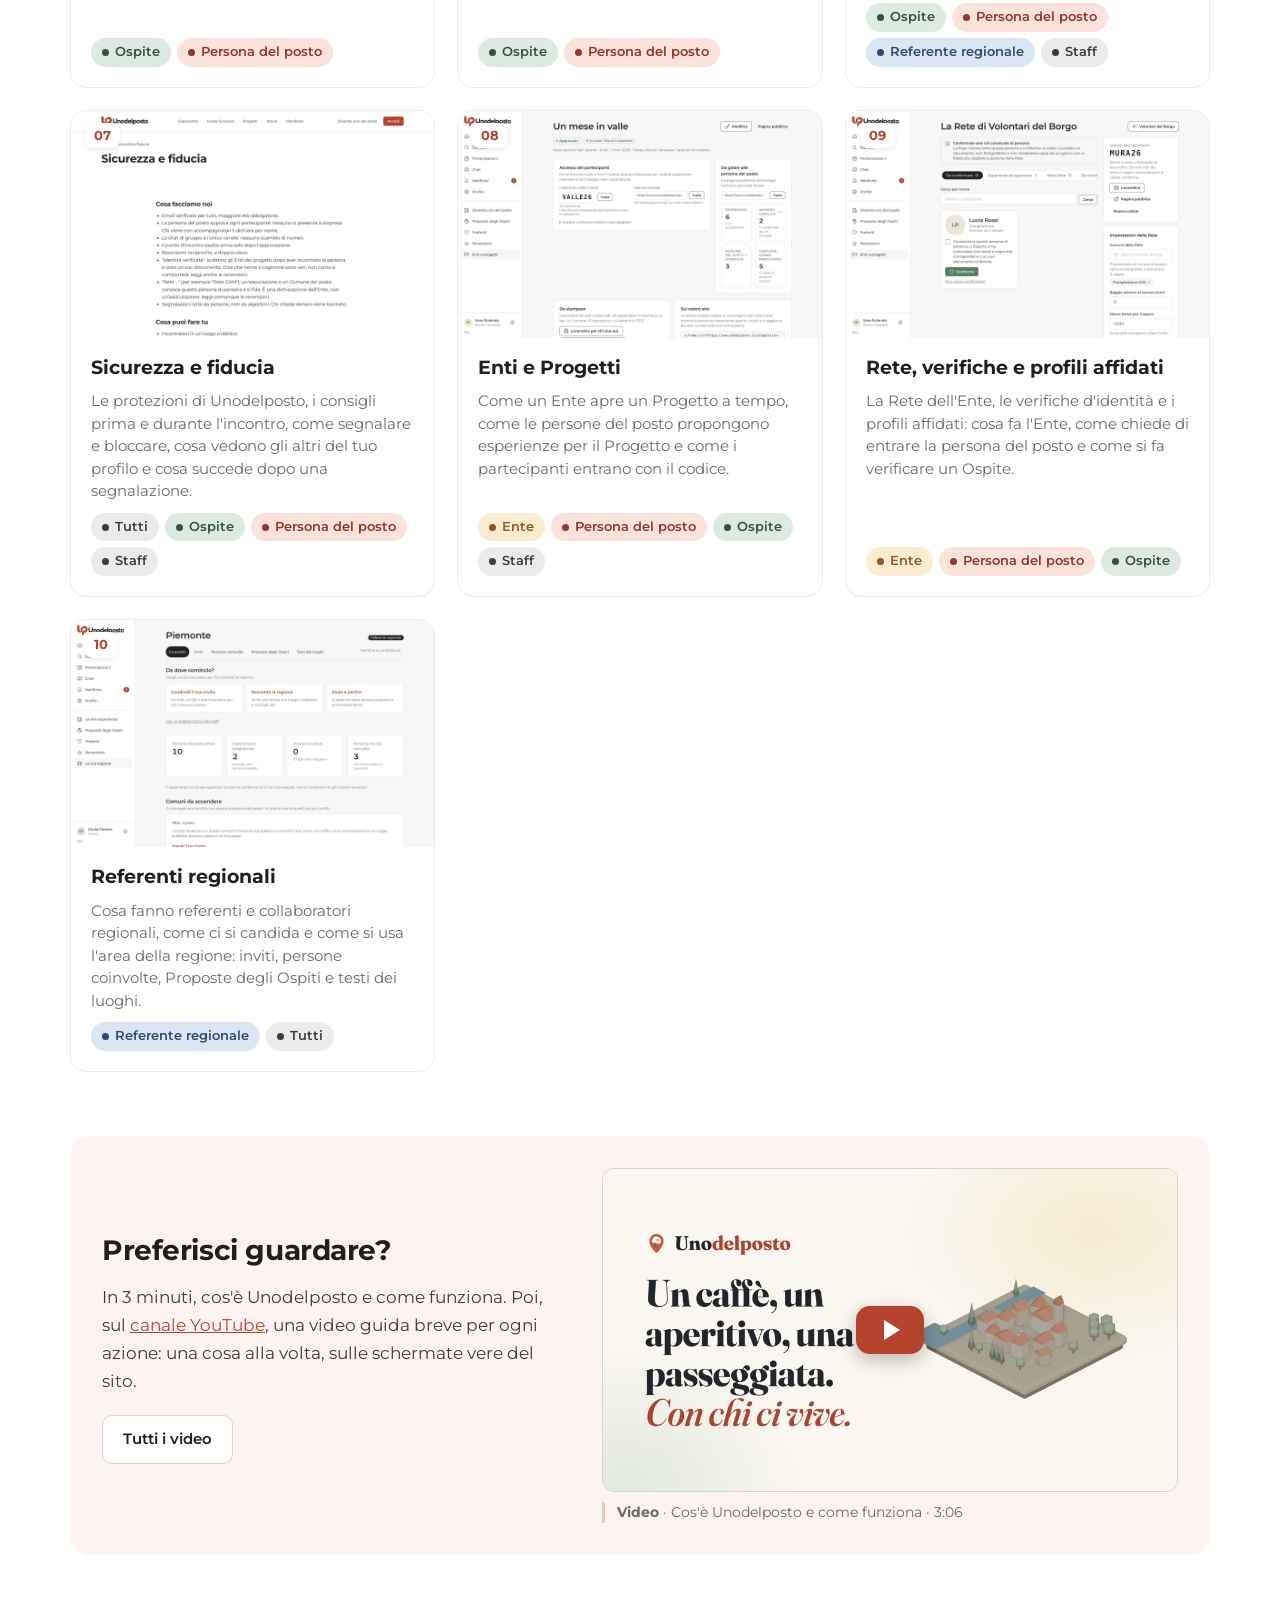
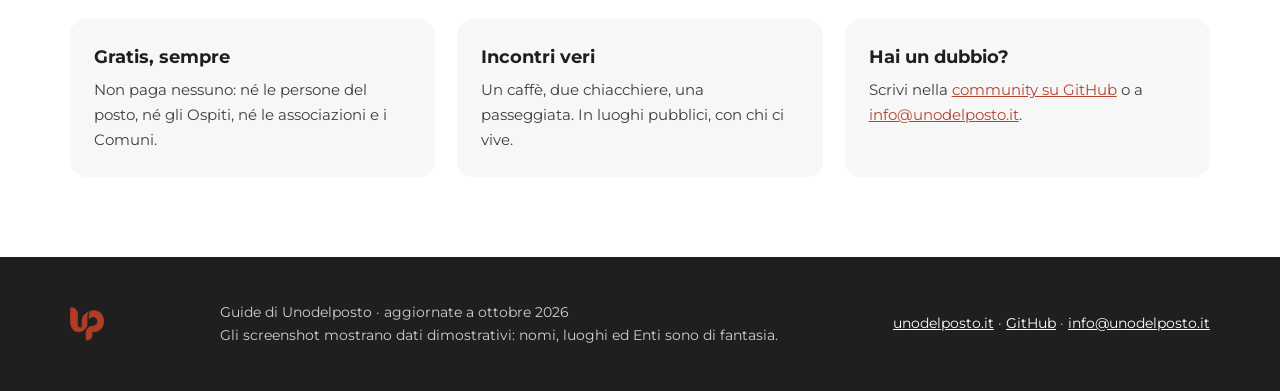
==== commit 16b85612: "Anteprime dei video in docs/guide/anteprime: la cartella video/ è esclusa da git Co-Authored-By: Cla" ====
--- a/docs/index.html
+++ b/docs/index.html
@@ -83,7 +83,7 @@
   <div class="watch">
     <div><h2>Preferisci guardare?</h2><p>In 3 minuti, cos'è Unodelposto e come funziona. Poi, sul <a href="https://www.youtube.com/@unodelposto">canale YouTube</a>, una video guida breve per ogni azione: una cosa alla volta, sulle schermate vere del sito.</p>
     <a class="btn ghost" href="https://www.youtube.com/@unodelposto">Tutti i video</a></div>
-    <figure class="yt"><a href="https://www.youtube.com/watch?v=Nz-j3grIf3o" data-yt="Nz-j3grIf3o" aria-label="Guarda il video: Cos'è Unodelposto e come funziona"><img src="guide/video/presentazione.jpg" alt="" loading="lazy" decoding="async"><span class="play" aria-hidden="true"></span></a><figcaption><strong>Video</strong> · Cos'è Unodelposto e come funziona · 3:06</figcaption></figure>
+    <figure class="yt"><a href="https://www.youtube.com/watch?v=Nz-j3grIf3o" data-yt="Nz-j3grIf3o" aria-label="Guarda il video: Cos'è Unodelposto e come funziona"><img src="guide/anteprime/presentazione.jpg" alt="" loading="lazy" decoding="async"><span class="play" aria-hidden="true"></span></a><figcaption><strong>Video</strong> · Cos'è Unodelposto e come funziona · 3:06</figcaption></figure>
   </div>
   <div class="how">
     <div><h3>Gratis, sempre</h3><p>Non paga nessuno: né le persone del posto, né gli Ospiti, né le associazioni e i Comuni.</p></div>
